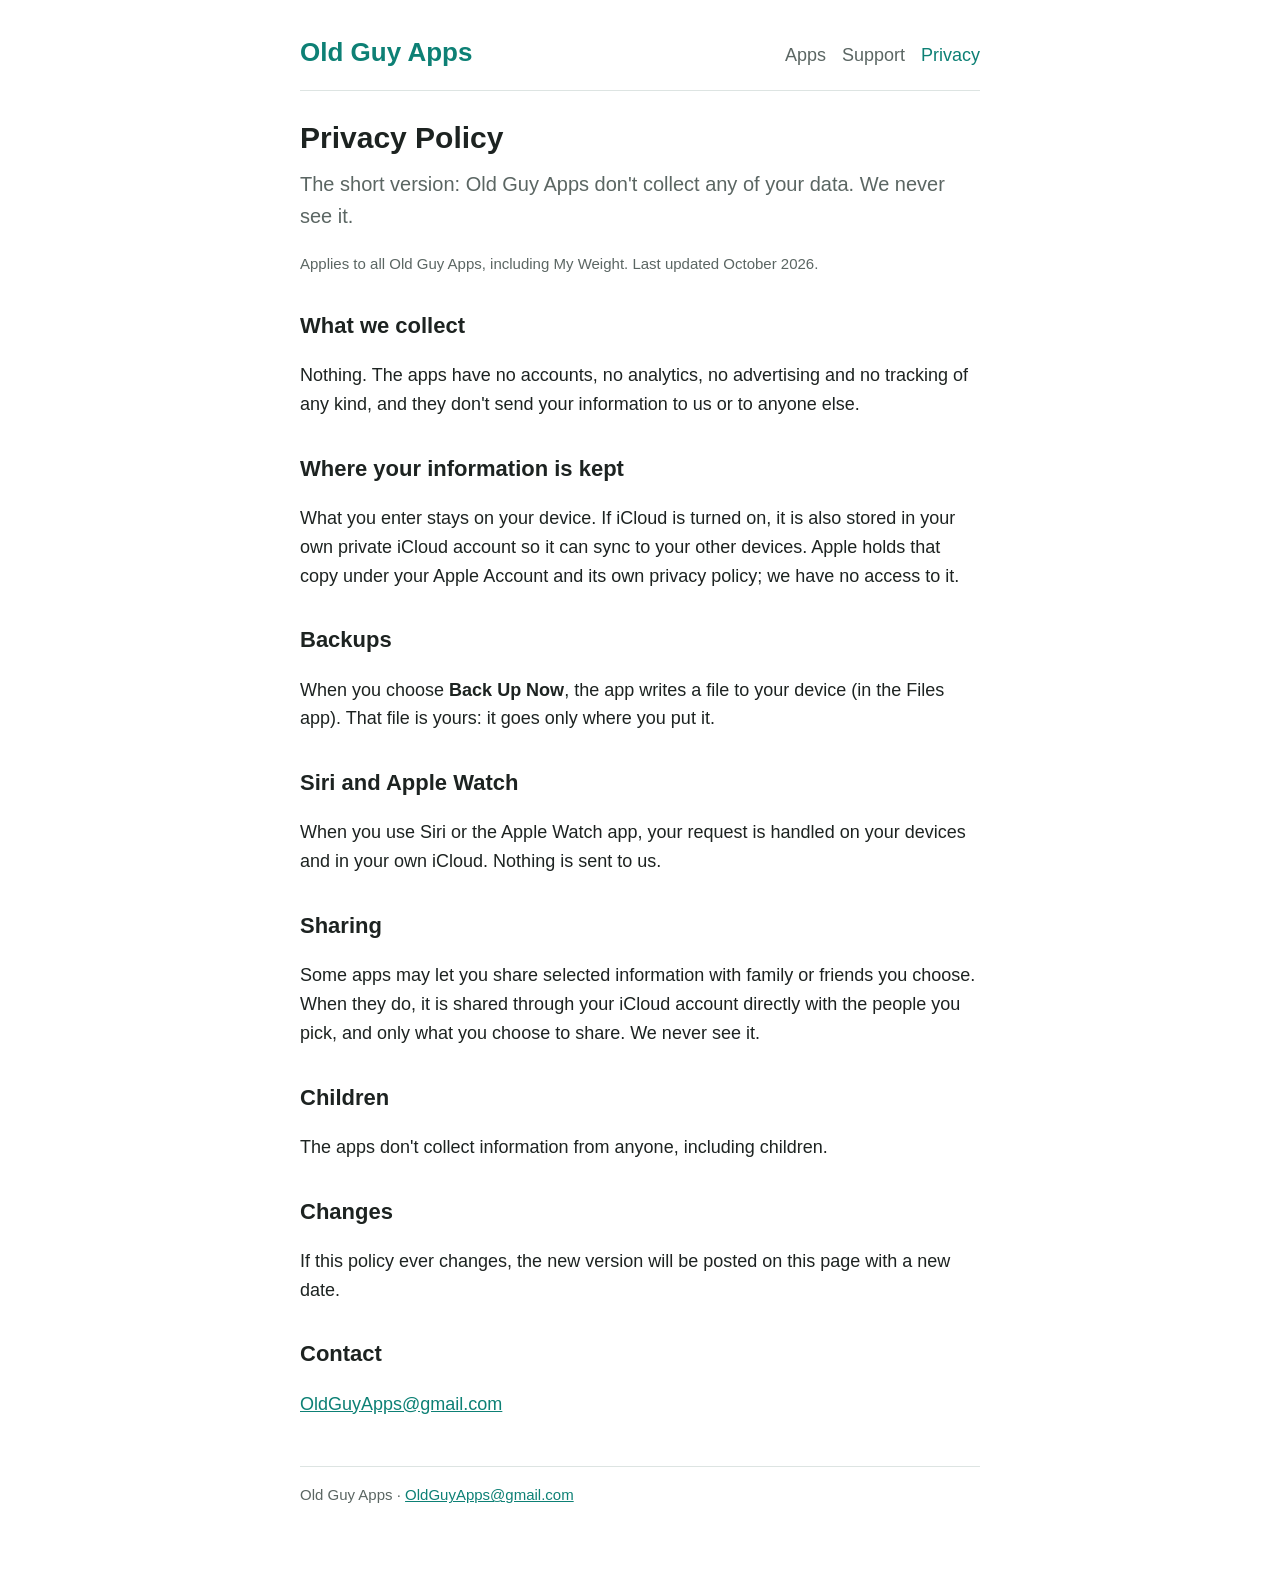
==== privacy.html @ 94e25611 "Add files via upload" ====
<!doctype html>
<html lang="en">
<head>
<meta charset="utf-8">
<meta name="viewport" content="width=device-width, initial-scale=1">
<title>Privacy Policy · Old Guy Apps</title>
<link rel="stylesheet" href="style.css">
</head>
<body>
<main>
<header>
  <a class="brand" href="index.html">Old Guy Apps</a>
  <nav><a href="index.html">Apps</a><a href="support.html">Support</a><a href="privacy.html" aria-current="page">Privacy</a></nav>
</header>

<h1>Privacy Policy</h1>
<p class="lead">The short version: Old Guy Apps don't collect any of your data. We never see it.</p>
<p class="small">Applies to all Old Guy Apps, including My Weight. Last updated October 2026.</p>

<h2>What we collect</h2>
<p>Nothing. The apps have no accounts, no analytics, no advertising and no tracking of any kind, and they don't send your information to us or to anyone else.</p>

<h2>Where your information is kept</h2>
<p>What you enter stays on your device. If iCloud is turned on, it is also stored in your own private iCloud account so it can sync to your other devices. Apple holds that copy under your Apple Account and its own privacy policy; we have no access to it.</p>

<h2>Backups</h2>
<p>When you choose <b>Back Up Now</b>, the app writes a file to your device (in the Files app). That file is yours: it goes only where you put it.</p>

<h2>Siri and Apple Watch</h2>
<p>When you use Siri or the Apple Watch app, your request is handled on your devices and in your own iCloud. Nothing is sent to us.</p>

<h2>Sharing</h2>
<p>Some apps may let you share selected information with family or friends you choose. When they do, it is shared through your iCloud account directly with the people you pick, and only what you choose to share. We never see it.</p>

<h2>Children</h2>
<p>The apps don't collect information from anyone, including children.</p>

<h2>Changes</h2>
<p>If this policy ever changes, the new version will be posted on this page with a new date.</p>

<h2>Contact</h2>
<p><a href="mailto:OldGuyApps@gmail.com">OldGuyApps@gmail.com</a></p>

<footer>Old Guy Apps · <a href="mailto:OldGuyApps@gmail.com">OldGuyApps@gmail.com</a></footer>
</main>
</body>
</html>
---- style.css ----
:root {
  --teal: #0d8075;
  --text: #1d2321;
  --muted: #5b6663;
  --bg: #ffffff;
  --card: #f3f6f5;
  --line: #dde4e2;
}
@media (prefers-color-scheme: dark) {
  :root { --teal: #3fb3a6; --text: #e8eeec; --muted: #a5b0ad; --bg: #121615; --card: #1c2220; --line: #2c3431; }
}
* { box-sizing: border-box; }
body {
  margin: 0; background: var(--bg); color: var(--text);
  font: 18px/1.6 -apple-system, BlinkMacSystemFont, "Segoe UI", Roboto, Helvetica, Arial, sans-serif;
}
main { max-width: 720px; margin: 0 auto; padding: 32px 20px 64px; }
header { display: flex; align-items: baseline; justify-content: space-between; flex-wrap: wrap; gap: 8px 20px;
         border-bottom: 1px solid var(--line); padding-bottom: 16px; margin-bottom: 28px; }
header a.brand { font-size: 26px; font-weight: 700; color: var(--teal); text-decoration: none; }
nav a { margin-left: 16px; color: var(--muted); text-decoration: none; }
nav a:first-child { margin-left: 0; }
nav a:hover, nav a[aria-current] { color: var(--teal); }
h1 { font-size: 30px; line-height: 1.25; margin: 0 0 12px; }
h2 { font-size: 22px; margin: 32px 0 8px; }
a { color: var(--teal); }
.lead { color: var(--muted); font-size: 20px; margin-top: 0; }
.promises { padding-left: 1.2em; }
.app { display: flex; gap: 18px; align-items: flex-start; background: var(--card); border-radius: 16px;
       padding: 18px; margin: 16px 0; }
.app img { width: 88px; height: 88px; border-radius: 20px; flex: none; }
.app h3 { margin: 0 0 4px; font-size: 21px; }
.app p { margin: 0 0 6px; }
.small { font-size: 15px; color: var(--muted); }
footer { margin-top: 48px; border-top: 1px solid var(--line); padding-top: 16px; font-size: 15px; color: var(--muted); }
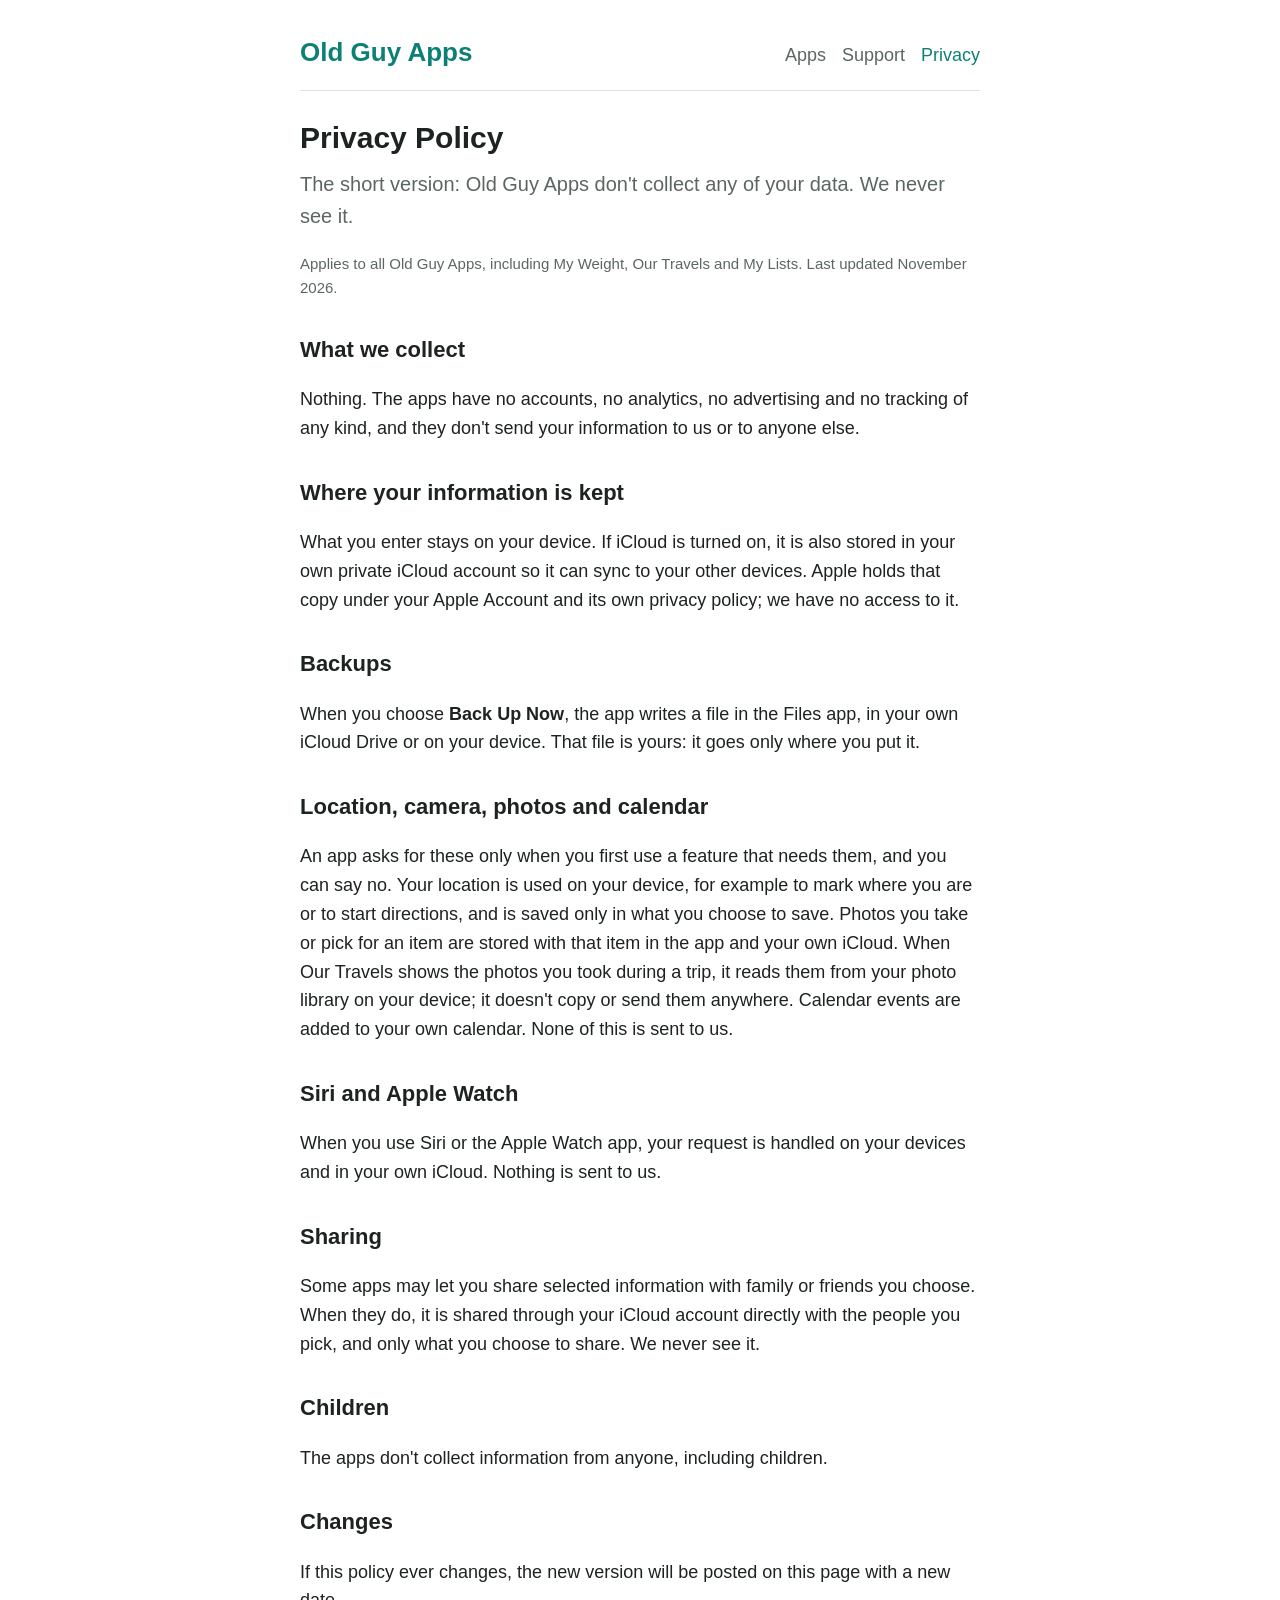
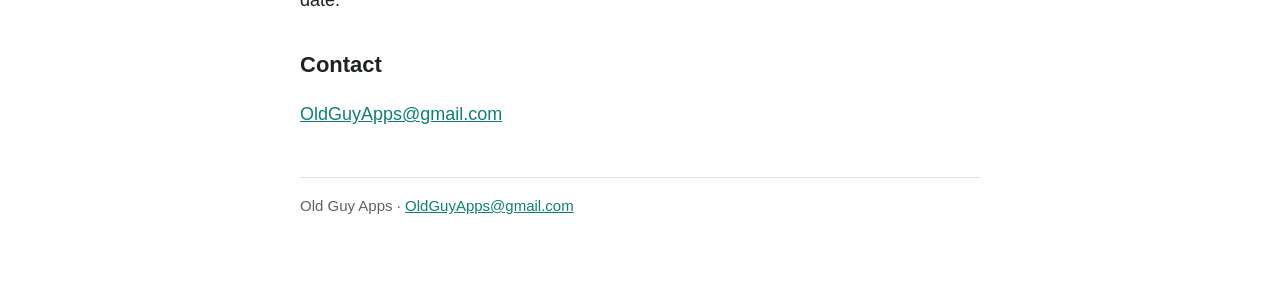
==== commit bbb40ee5: "Add files via upload Added OurTraves and My Lists" ====
--- a/privacy.html
+++ b/privacy.html
@@ -5,6 +5,8 @@
 <meta name="viewport" content="width=device-width, initial-scale=1">
 <title>Privacy Policy · Old Guy Apps</title>
 <link rel="stylesheet" href="style.css">
+<link rel="icon" type="image/png" href="favicon.png">
+<link rel="apple-touch-icon" href="apple-touch-icon.png">
 </head>
 <body>
 <main>
@@ -15,7 +17,7 @@
 
 <h1>Privacy Policy</h1>
 <p class="lead">The short version: Old Guy Apps don't collect any of your data. We never see it.</p>
-<p class="small">Applies to all Old Guy Apps, including My Weight. Last updated October 2026.</p>
+<p class="small">Applies to all Old Guy Apps, including My Weight, Our Travels and My Lists. Last updated November 2026.</p>
 
 <h2>What we collect</h2>
 <p>Nothing. The apps have no accounts, no analytics, no advertising and no tracking of any kind, and they don't send your information to us or to anyone else.</p>
@@ -24,7 +26,10 @@
 <p>What you enter stays on your device. If iCloud is turned on, it is also stored in your own private iCloud account so it can sync to your other devices. Apple holds that copy under your Apple Account and its own privacy policy; we have no access to it.</p>
 
 <h2>Backups</h2>
-<p>When you choose <b>Back Up Now</b>, the app writes a file to your device (in the Files app). That file is yours: it goes only where you put it.</p>
+<p>When you choose <b>Back Up Now</b>, the app writes a file in the Files app, in your own iCloud Drive or on your device. That file is yours: it goes only where you put it.</p>
+
+<h2>Location, camera, photos and calendar</h2>
+<p>An app asks for these only when you first use a feature that needs them, and you can say no. Your location is used on your device, for example to mark where you are or to start directions, and is saved only in what you choose to save. Photos you take or pick for an item are stored with that item in the app and your own iCloud. When Our Travels shows the photos you took during a trip, it reads them from your photo library on your device; it doesn't copy or send them anywhere. Calendar events are added to your own calendar. None of this is sent to us.</p>
 
 <h2>Siri and Apple Watch</h2>
 <p>When you use Siri or the Apple Watch app, your request is handled on your devices and in your own iCloud. Nothing is sent to us.</p>
